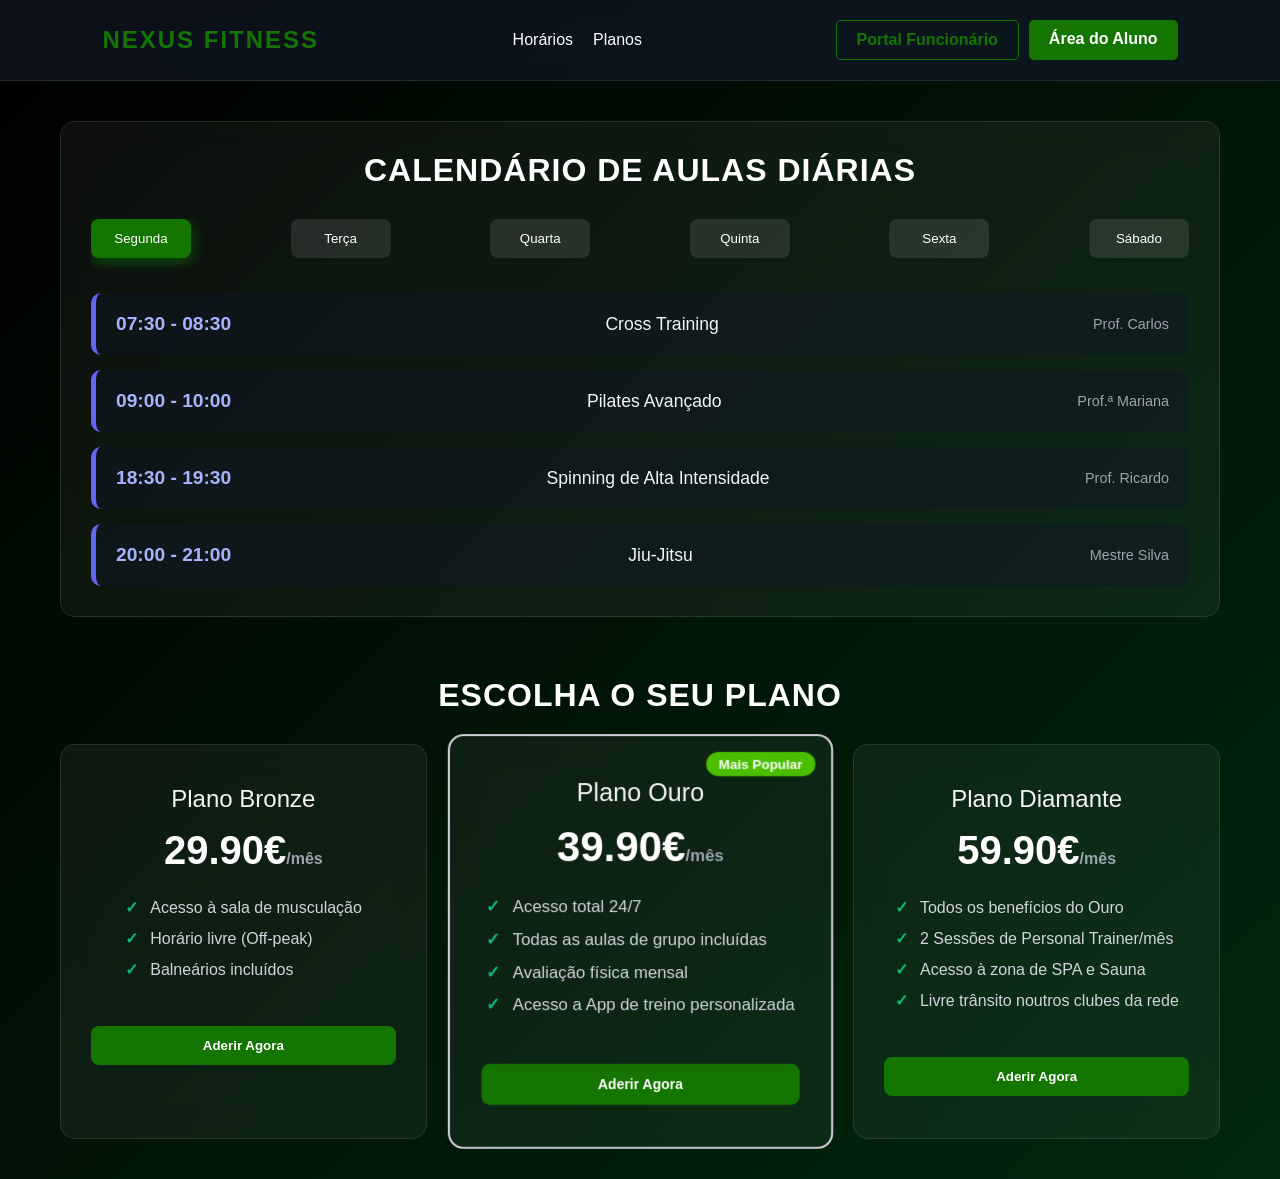
==== index.html @ c3d07121 "Add files via upload" ====
<!DOCTYPE html>
<html lang="pt-PT">
<head>
    <meta charset="UTF-8">
    <meta name="viewport" content="width=device-width, initial-scale=1.0">
    <title>Nexus Fitness | A Tua Academia</title>
    <link rel="stylesheet" href="style.css">
</head>
<body>

    <!-- Barra de Navegação Superior -->
    <header>
        <div class="logo">Nexus Fitness</div>
        <ul class="nav-links">
            <li><a href="#calendario">Horários</a></li>
            <li><a href="#planos">Planos</a></li>
        </ul>
        
        <!-- Esta área será controlada dinamicamente pelo JavaScript -->
        <div id="auth-area" class="auth-buttons">
            <!-- Botões padrão (aparecem se deslogado) -->
            <a href="login.html?role=funcionario" class="btn-portal btn-func">Portal Funcionário</a>
            <a href="login.html?role=aluno" class="btn-portal btn-aluno">Área do Aluno</a>
        </div>
    </header>

    <div class="container">
        
        <!-- Secção do Calendário Semanal/Diário -->
        <section id="calendario" class="calendar-section">
            <h2>Calendário de Aulas Diárias</h2>
            <div class="days-nav">
                <button class="day-btn active" onclick="changeDay('segunda', this)">Segunda</button>
                <button class="day-btn" onclick="changeDay('terca', this)">Terça</button>
                <button class="day-btn" onclick="changeDay('quarta', this)">Quarta</button>
                <button class="day-btn" onclick="changeDay('quinta', this)">Quinta</button>
                <button class="day-btn" onclick="changeDay('sexta', this)">Sexta</button>
                <button class="day-btn" onclick="changeDay('sabado', this)">Sábado</button>
            </div>

            <div id="schedule-container" class="schedule-list">
                <!-- Os horários serão inseridos aqui dinamicamente via JS -->
            </div>
        </section>

        <!-- Secção de Planos de Subscrição -->
        <section id="planos">
            <h2>Escolha o Seu Plano</h2>
            <div class="plans-grid">
                
                <!-- Plano Bronze -->
                <div class="plan-card">
                    <div class="plan-name">Plano Bronze</div>
                    <div class="plan-price">29.90€<span>/mês</span></div>
                    <ul class="plan-features">
                        <li>Acesso à sala de musculação</li>
                        <li>Horário livre (Off-peak)</li>
                        <li>Balneários incluídos</li>
                    </ul>
                    <a href="login.html?role=aluno" class="btn-subscribe-link">
                        <button class="btn-subscribe">Aderir Agora</button>
                    </a>
                </div>

                <!-- Plano Ouro (Destaque) -->
                <div class="plan-card featured">
                    <div class="plan-badge">Mais Popular</div>
                    <div class="plan-name">Plano Ouro</div>
                    <div class="plan-price">39.90€<span>/mês</span></div>
                    <ul class="plan-features">
                        <li>Acesso total 24/7</li>
                        <li>Todas as aulas de grupo incluídas</li>
                        <li>Avaliação física mensal</li>
                        <li>Acesso a App de treino personalizada</li>
                    </ul>
                    <a href="login.html?role=aluno" class="btn-subscribe-link">
                        <button class="btn-subscribe">Aderir Agora</button>
                    </a>
                </div>

                <!-- Plano Diamante -->
                <div class="plan-card">
                    <div class="plan-name">Plano Diamante</div>
                    <div class="plan-price">59.90€<span>/mês</span></div>
                    <ul class="plan-features">
                        <li>Todos os benefícios do Ouro</li>
                        <li>2 Sessões de Personal Trainer/mês</li>
                        <li>Acesso à zona de SPA e Sauna</li>
                        <li>Livre trânsito noutros clubes da rede</li>
                    </ul>
                    <a href="login.html?role=aluno" class="btn-subscribe-link">
                        <button class="btn-subscribe">Aderir Agora</button>
                    </a>
                </div>

            </div>
        </section>
    </div>

    <script src="script.js"></script>
</body>
</html>
---- style.css ----
/* ==========================================
   ESTILOS GLOBAIS E FUNDO ANIMADO
   ========================================== */
   * {
    margin: 0;
    padding: 0;
    box-sizing: border-box;
    font-family: 'Segoe UI', Tahoma, Geneva, Verdana, sans-serif;
}

body {
    background: linear-gradient(135deg, #000000, #025019, #0a9205);
    background-size: 400% 400%;
    animation: gradientBg 15s ease infinite;
    color: #f3f4f6;
    min-height: 100vh;
    overflow-x: hidden;
    position: relative;
}

@keyframes gradientBg {
    0% { background-position: 0% 50%; }
    50% { background-position: 100% 50%; }
    100% { background-position: 0% 50%; }
}

/* ==========================================
   NAVEGAÇÃO (HEADER)
   ========================================== */
header {
    display: flex;
    justify-content: space-between;
    align-items: center;
    padding: 20px 8%;
    background: rgba(17, 24, 39, 0.7);
    backdrop-filter: blur(10px);
    position: sticky;
    top: 0;
    z-index: 1000;
    border-bottom: 1px solid rgba(255, 255, 255, 0.1);
}

.logo {
    font-size: 24px;
    font-weight: bold;
    color: #147500;
    text-transform: uppercase;
    letter-spacing: 2px;
}

.nav-links {
    list-style: none;
    display: flex;
    gap: 20px;
}

.nav-links a {
    color: #ffffff;
    text-decoration: none;
    font-weight: 500;
    transition: color 0.3s;
}

.nav-links a:hover {
    color: #147500;
}

/* Área de Acesso (Login no Header) */
.auth-buttons {
    display: flex;
    gap: 10px;
}

.btn-portal {
    display: inline-block;
    padding: 10px 20px;
    border: none;
    border-radius: 5px;
    cursor: pointer;
    font-weight: bold;
    text-decoration: none;
    transition: transform 0.2s, background-color 0.3s;
}

.btn-aluno {
    background-color: #147500;
    color: white;
}

.btn-func {
    background-color: transparent;
    color: #147500;
    border: 1px solid #147500;
}

.btn-portal:hover {
    transform: translateY(-2px);
    filter: brightness(1.2);
}

/* ==========================================
   ELEMENTOS DO CONTEÚDO PRINCIPAL
   ========================================== */
.container {
    max-width: 1200px;
    margin: 40px auto;
    padding: 0 20px;
}

h2 {
    text-align: center;
    margin-bottom: 30px;
    font-size: 2rem;
    color: #fff;
    text-transform: uppercase;
    letter-spacing: 1px;
}

/* ==========================================
   SECCÃO DO CALENDÁRIO INTERATIVO
   ========================================== */
.calendar-section {
    background: rgba(255, 255, 255, 0.05);
    backdrop-filter: blur(16px);
    border-radius: 15px;
    padding: 30px;
    border: 1px solid rgba(255, 255, 255, 0.1);
    margin-bottom: 60px;
}

.days-nav {
    display: flex;
    justify-content: space-between;
    margin-bottom: 25px;
    overflow-x: auto;
    gap: 10px;
    padding-bottom: 10px;
}

.day-btn {
    background: rgba(255, 255, 255, 0.1);
    border: none;
    color: white;
    padding: 12px 20px;
    border-radius: 8px;
    cursor: pointer;
    min-width: 100px;
    text-align: center;
    transition: all 0.3s;
}

.day-btn.active, .day-btn:hover {
    background: #147500;
    box-shadow: 0 4px 15px rgba(11, 179, 6, 0.4);
}

.schedule-list {
    display: flex;
    flex-direction: column;
    gap: 15px;
}

.schedule-item {
    display: flex;
    justify-content: space-between;
    align-items: center;
    background: rgba(17, 24, 39, 0.5);
    padding: 20px;
    border-radius: 10px;
    border-left: 5px solid #6366f1;
    transition: transform 0.2s;
}

.schedule-item:hover {
    transform: scale(1.01);
}

.time {
    font-size: 1.2rem;
    font-weight: bold;
    color: #a5b4fc;
}

.activity {
    font-size: 1.1rem;
    font-weight: 500;
}

.coach {
    font-size: 0.9rem;
    color: #9ca3af;
}

/* ==========================================
   SECÇÃO DE PLANOS
   ========================================== */
.plans-grid {
    display: grid;
    grid-template-columns: repeat(auto-fit, minmax(280px, 1fr));
    gap: 30px;
}

.plan-card {
    background: rgba(255, 255, 255, 0.05);
    backdrop-filter: blur(16px);
    border-radius: 15px;
    padding: 40px 30px;
    text-align: center;
    border: 1px solid rgba(255, 255, 255, 0.1);
    position: relative;
    transition: transform 0.3s, box-shadow 0.3s;
}

.plan-card.featured {
    border: 2px solid #cfcfd8;
    transform: scale(1.05);
}

.plan-card:hover {
    transform: translateY(-10px);
    box-shadow: 0 10px 30px rgba(99, 102, 241, 0.2);
}

.plan-badge {
    position: absolute;
    top: 15px;
    right: 15px;
    background: #4cbe00;
    color: white;
    padding: 4px 12px;
    border-radius: 20px;
    font-size: 0.8rem;
    font-weight: bold;
}

.plan-name {
    font-size: 1.5rem;
    margin-bottom: 15px;
}

.plan-price {
    font-size: 2.5rem;
    font-weight: bold;
    color: #ffffff;
    margin-bottom: 25px;
}

.plan-price span {
    font-size: 1rem;
    color: #9ca3af;
}

.plan-features {
    list-style: none;
    margin-bottom: 35px;
    text-align: left;
    display: inline-block;
}

.plan-features li {
    margin-bottom: 12px;
    color: #d1d5db;
}

.plan-features li::before {
    content: "✓ ";
    color: #10b981;
    font-weight: bold;
    margin-right: 8px;
}

.btn-subscribe-link {
    text-decoration: none;
    display: block;
    width: 100%;
}

.btn-subscribe {
    width: 100%;
    padding: 12px;
    background: #147500;
    border: none;
    border-radius: 8px;
    color: white;
    font-weight: bold;
    cursor: pointer;
    transition: background 0.3s;
}

.btn-subscribe:hover {
    background: #003503;
}

/* ==========================================
   INTERFACES DA ECRÃ DE LOGIN
   ========================================== */
.btn-back {
    position: absolute;
    top: 20px;
    left: 20px;
    color: #a5b4fc;
    text-decoration: none;
    font-size: 0.9rem;
    transition: color 0.3s;
    z-index: 100;
}

.btn-back:hover {
    color: #6366f1;
}

.login-container {
    background: rgba(255, 255, 255, 0.03);
    backdrop-filter: blur(20px);
    border: 1px solid rgba(255, 255, 255, 0.1);
    padding: 40px;
    border-radius: 20px;
    width: 90%;
    max-width: 450px;
    margin: 80px auto; /* Centraliza a caixa quando usada na mesma folha */
    box-shadow: 0 20px 50px rgba(0, 0, 0, 0.3);
}

.login-header {
    text-align: center;
    margin-bottom: 30px;
}

.login-header p {
    color: #9ca3af;
    font-size: 0.9rem;
}

.role-selector {
    display: flex;
    gap: 15px;
    margin-bottom: 30px;
}

.role-btn {
    flex: 1;
    padding: 12px;
    background: rgba(255, 255, 255, 0.05);
    border: 1px solid rgba(255, 255, 255, 0.1);
    border-radius: 10px;
    color: #9ca3af;
    cursor: pointer;
    font-weight: 600;
    display: flex;
    align-items: center;
    justify-content: center;
    gap: 8px;
    transition: all 0.3s ease;
}

.role-btn:hover {
    background: rgba(255, 255, 255, 0.1);
    color: #fff;
}

.role-btn.active {
    background: #6366f1;
    color: white;
    border-color: #6366f1;
    box-shadow: 0 4px 15px rgba(99, 102, 241, 0.3);
}

.input-group {
    display: flex;
    flex-direction: column;
    gap: 8px;
    margin-bottom: 20px;
}

.input-group label {
    font-size: 0.85rem;
    color: #cbd5e1;
    font-weight: 500;
    text-align: left;
}

.input-group input {
    padding: 14px;
    background: rgba(17, 24, 39, 0.6);
    border: 1px solid rgba(255, 255, 255, 0.1);
    border-radius: 8px;
    color: white;
    font-size: 1rem;
    transition: border-color 0.3s;
}

.input-group input:focus {
    outline: none;
    border-color: #6366f1;
}

.btn-submit {
    width: 100%;
    padding: 14px;
    background: #147500;
    color: white;
    border: none;
    border-radius: 8px;
    font-size: 1rem;
    font-weight: bold;
    cursor: pointer;
    transition: background 0.3s, transform 0.1s;
    margin-top: 10px;
}

.btn-submit:hover { background: #075800; }
.btn-submit:active { transform: scale(0.98); }

.feedback {
    margin-top: 20px;
    padding: 12px;
    border-radius: 8px;
    text-align: center;
    font-weight: 500;
    font-size: 0.9rem;
    background: rgba(16, 185, 129, 0.2);
    border: 1px solid #10b981;
    color: #34d399;
}

.feedback.hidden { display: none; }

/* ==========================================
   RESPONSIVIDADE
   ========================================== */
@media (max-width: 768px) {
    header { flex-direction: column; gap: 15px; text-align: center; }
    .nav-links { margin-bottom: 15px; }
    .plan-card.featured { transform: none; }
    .plan-card.featured:hover { transform: translateY(-10px); }
}
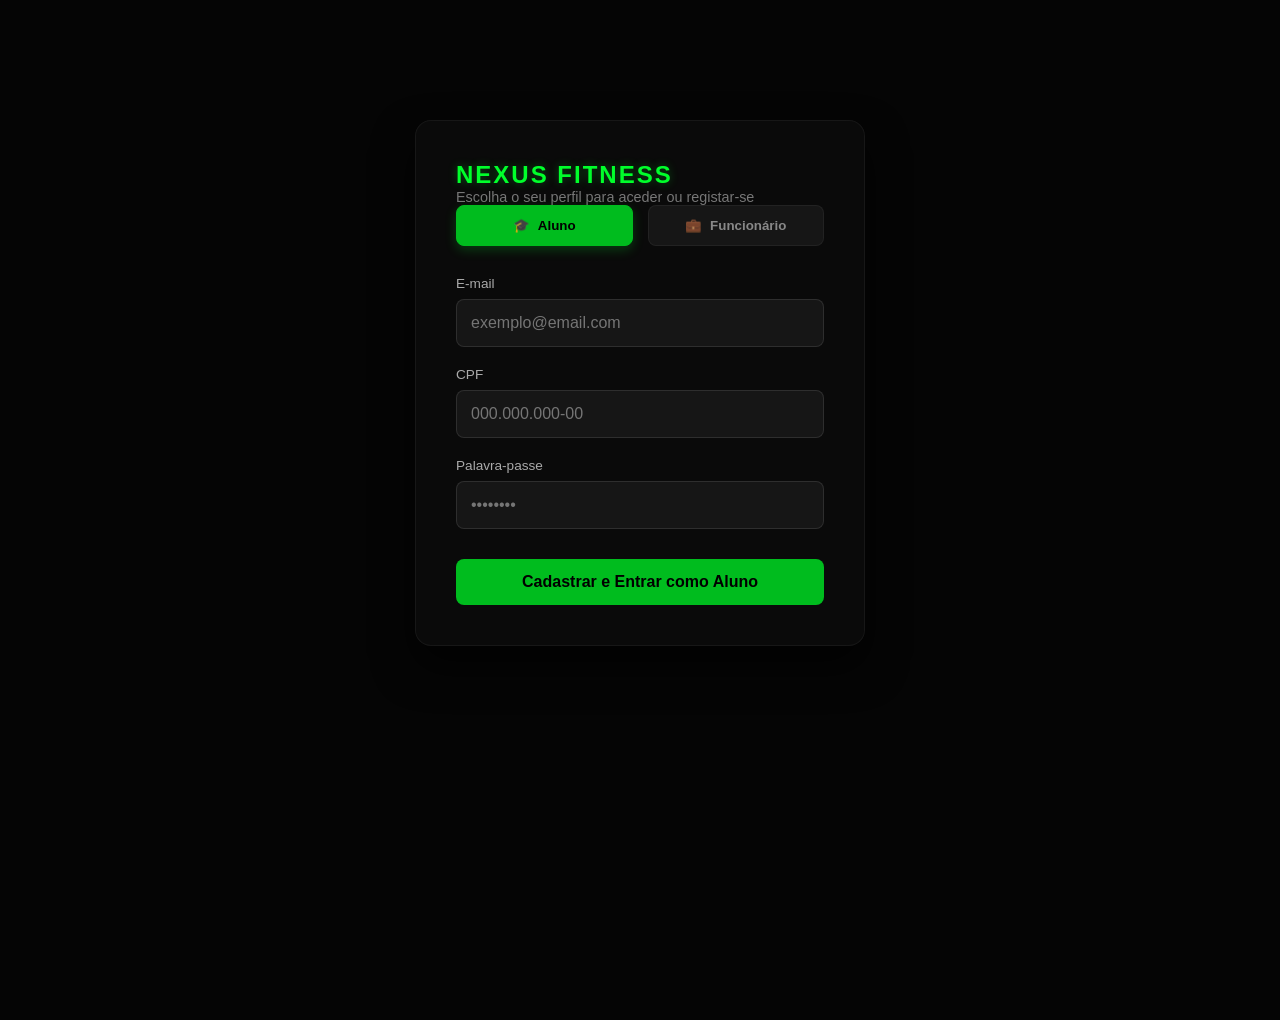
==== commit 6d428e65: "Update index.html" ====
--- a/index.html
+++ b/index.html
@@ -3,100 +3,56 @@
 <head>
     <meta charset="UTF-8">
     <meta name="viewport" content="width=device-width, initial-scale=1.0">
-    <title>Nexus Fitness | A Tua Academia</title>
+    <title>Nexus Fitness | Login e Cadastro</title>
     <link rel="stylesheet" href="style.css">
 </head>
-<body>
+<body class="login-page">
 
-    <!-- Barra de Navegação Superior -->
-    <header>
-        <div class="logo">Nexus Fitness</div>
-        <ul class="nav-links">
-            <li><a href="#calendario">Horários</a></li>
-            <li><a href="#planos">Planos</a></li>
-        </ul>
-        
-        <!-- Esta área será controlada dinamicamente pelo JavaScript -->
-        <div id="auth-area" class="auth-buttons">
-            <!-- Botões padrão (aparecem se deslogado) -->
-            <a href="login.html?role=funcionario" class="btn-portal btn-func">Portal Funcionário</a>
-            <a href="login.html?role=aluno" class="btn-portal btn-aluno">Área do Aluno</a>
+    <div class="login-container" style="margin: 120px auto;">
+        <div class="login-header">
+            <div class="logo">Nexus Fitness</div>
+            <p>Escolha o seu perfil para aceder ou registar-se</p>
         </div>
-    </header>
 
-    <div class="container">
-        
-        <!-- Secção do Calendário Semanal/Diário -->
-        <section id="calendario" class="calendar-section">
-            <h2>Calendário de Aulas Diárias</h2>
-            <div class="days-nav">
-                <button class="day-btn active" onclick="changeDay('segunda', this)">Segunda</button>
-                <button class="day-btn" onclick="changeDay('terca', this)">Terça</button>
-                <button class="day-btn" onclick="changeDay('quarta', this)">Quarta</button>
-                <button class="day-btn" onclick="changeDay('quinta', this)">Quinta</button>
-                <button class="day-btn" onclick="changeDay('sexta', this)">Sexta</button>
-                <button class="day-btn" onclick="changeDay('sabado', this)">Sábado</button>
+        <!-- Seleção de Perfil (Aluno ou Funcionário) -->
+        <div class="role-selector">
+            <button type="button" class="role-btn active" id="btn-aluno" onclick="selectRole('aluno')">
+                <span class="icon">🎓</span> Aluno
+            </button>
+            <button type="button" class="role-btn" id="btn-funcionario" onclick="selectRole('funcionario')">
+                <span class="icon">💼</span> Funcionário
+            </button>
+        </div>
+
+        <!-- Formulário de Autenticação -->
+        <form id="login-form" onsubmit="handleAuth(event)">
+            
+            <!-- Campo de E-mail -->
+            <div class="input-group">
+                <label id="email-label" for="user-email">E-mail</label>
+                <input type="email" id="user-email" required placeholder="exemplo@email.com">
             </div>
 
-            <div id="schedule-container" class="schedule-list">
-                <!-- Os horários serão inseridos aqui dinamicamente via JS -->
+            <!-- Campo de CPF -->
+            <div class="input-group">
+                <label for="user-cpf">CPF</label>
+                <input type="text" id="user-cpf" required maxlength="14" placeholder="000.000.000-00" oninput="applyCpfMask(this)">
             </div>
-        </section>
 
-        <!-- Secção de Planos de Subscrição -->
-        <section id="planos">
-            <h2>Escolha o Seu Plano</h2>
-            <div class="plans-grid">
-                
-                <!-- Plano Bronze -->
-                <div class="plan-card">
-                    <div class="plan-name">Plano Bronze</div>
-                    <div class="plan-price">29.90€<span>/mês</span></div>
-                    <ul class="plan-features">
-                        <li>Acesso à sala de musculação</li>
-                        <li>Horário livre (Off-peak)</li>
-                        <li>Balneários incluídos</li>
-                    </ul>
-                    <a href="login.html?role=aluno" class="btn-subscribe-link">
-                        <button class="btn-subscribe">Aderir Agora</button>
-                    </a>
-                </div>
+            <!-- Campo de Palavra-passe -->
+            <div class="input-group">
+                <label for="password">Palavra-passe</label>
+                <input type="password" id="password" required placeholder="••••••••">
+            </div>
 
-                <!-- Plano Ouro (Destaque) -->
-                <div class="plan-card featured">
-                    <div class="plan-badge">Mais Popular</div>
-                    <div class="plan-name">Plano Ouro</div>
-                    <div class="plan-price">39.90€<span>/mês</span></div>
-                    <ul class="plan-features">
-                        <li>Acesso total 24/7</li>
-                        <li>Todas as aulas de grupo incluídas</li>
-                        <li>Avaliação física mensal</li>
-                        <li>Acesso a App de treino personalizada</li>
-                    </ul>
-                    <a href="login.html?role=aluno" class="btn-subscribe-link">
-                        <button class="btn-subscribe">Aderir Agora</button>
-                    </a>
-                </div>
+            <!-- Botão de submissão -->
+            <button type="submit" class="btn-submit" id="btn-submit-text">Cadastrar e Entrar como Aluno</button>
+        </form>
 
-                <!-- Plano Diamante -->
-                <div class="plan-card">
-                    <div class="plan-name">Plano Diamante</div>
-                    <div class="plan-price">59.90€<span>/mês</span></div>
-                    <ul class="plan-features">
-                        <li>Todos os benefícios do Ouro</li>
-                        <li>2 Sessões de Personal Trainer/mês</li>
-                        <li>Acesso à zona de SPA e Sauna</li>
-                        <li>Livre trânsito noutros clubes da rede</li>
-                    </ul>
-                    <a href="login.html?role=aluno" class="btn-subscribe-link">
-                        <button class="btn-subscribe">Aderir Agora</button>
-                    </a>
-                </div>
-
-            </div>
-        </section>
+        <!-- Mensagem de feedback de sucesso -->
+        <div id="feedback-message" class="feedback hidden"></div>
     </div>
 
     <script src="script.js"></script>
 </body>
-</html>+</html>
--- a/style.css
+++ b/style.css
@@ -1,5 +1,5 @@
 /* ==========================================
-   ESTILOS GLOBAIS E FUNDO ANIMADO
+   ESTILOS GLOBAIS E FUNDO PADRÃO DA PRINCIPAL (HOME)
    ========================================== */
    * {
     margin: 0;
@@ -9,19 +9,37 @@
 }
 
 body {
-    background: linear-gradient(135deg, #000000, #025019, #0a9205);
-    background-size: 400% 400%;
-    animation: gradientBg 15s ease infinite;
+    background-color: #050505;
+    background-image: 
+        radial-gradient(at 0% 0%, rgba(0, 255, 43, 0.05) 0px, transparent 50%),
+        radial-gradient(at 100% 100%, rgba(0, 188, 30, 0.03) 0px, transparent 50%);
     color: #f3f4f6;
     min-height: 100vh;
     overflow-x: hidden;
-    position: relative;
-}
-
-@keyframes gradientBg {
-    0% { background-position: 0% 50%; }
-    50% { background-position: 100% 50%; }
-    100% { background-position: 0% 50%; }
+}
+
+/* ==========================================
+   FUNDO EXCLUSIVO DA TELA DE LOGIN (INDEX)
+   ========================================== */
+body.login-page {
+    background-color: #050505;
+    background-image: 
+        linear-gradient(rgba(5, 5, 5, 0.85), rgba(5, 5, 5, 0.85)), 
+        url('https://unsplash.com');
+    background-size: cover;
+    background-position: center;
+    background-attachment: fixed;
+    background-repeat: no-repeat;
+}
+
+.login-container, .calendar-section, .plan-card, .intro-section {
+    background: rgba(13, 13, 13, 0.75) !important;
+    backdrop-filter: blur(15px);
+    -webkit-backdrop-filter: blur(15px);
+}
+
+.hidden {
+    display: none !important;
 }
 
 /* ==========================================
@@ -32,74 +50,75 @@
     justify-content: space-between;
     align-items: center;
     padding: 20px 8%;
-    background: rgba(17, 24, 39, 0.7);
-    backdrop-filter: blur(10px);
+    background: rgba(10, 10, 10, 0.85);
+    backdrop-filter: blur(12px);
     position: sticky;
     top: 0;
     z-index: 1000;
-    border-bottom: 1px solid rgba(255, 255, 255, 0.1);
+    border-bottom: 1px solid rgba(0, 255, 43, 0.15);
 }
 
 .logo {
     font-size: 24px;
-    font-weight: bold;
-    color: #147500;
+    font-weight: 900;
+    color: #00ff2b;
     text-transform: uppercase;
     letter-spacing: 2px;
+    text-shadow: 0 0 10px rgba(0, 255, 43, 0.3);
 }
 
 .nav-links {
     list-style: none;
     display: flex;
-    gap: 20px;
+    gap: 25px;
 }
 
 .nav-links a {
-    color: #ffffff;
+    color: #cccccc;
     text-decoration: none;
     font-weight: 500;
     transition: color 0.3s;
 }
 
 .nav-links a:hover {
-    color: #147500;
-}
-
-/* Área de Acesso (Login no Header) */
+    color: #00ff2b;
+}
+
 .auth-buttons {
     display: flex;
-    gap: 10px;
+    gap: 12px;
 }
 
 .btn-portal {
     display: inline-block;
     padding: 10px 20px;
     border: none;
-    border-radius: 5px;
+    border-radius: 6px;
     cursor: pointer;
     font-weight: bold;
     text-decoration: none;
-    transition: transform 0.2s, background-color 0.3s;
+    transition: all 0.3s ease;
 }
 
 .btn-aluno {
-    background-color: #147500;
-    color: white;
+    background-color: #00bc1e;
+    color: #000;
 }
 
 .btn-func {
     background-color: transparent;
-    color: #147500;
-    border: 1px solid #147500;
+    color: #00ff2b;
+    border: 1px solid #00bc1e;
 }
 
 .btn-portal:hover {
     transform: translateY(-2px);
+    box-shadow: 0 4px 12px rgba(0, 255, 43, 0.2);
     filter: brightness(1.2);
 }
 
 /* ==========================================
-   ELEMENTOS DO CONTEÚDO PRINCIPAL
+   CONTEÚDO PRINCIPAL
    ========================================== */
 .container {
     max-width: 1200px;
@@ -110,22 +129,21 @@
 h2 {
     text-align: center;
     margin-bottom: 30px;
-    font-size: 2rem;
+    font-size: 1.8rem;
     color: #fff;
     text-transform: uppercase;
     letter-spacing: 1px;
 }
 
 /* ==========================================
-   SECCÃO DO CALENDÁRIO INTERATIVO
+   CALENDÁRIO INTERATIVO E PAINEL ADM
    ========================================== */
 .calendar-section {
-    background: rgba(255, 255, 255, 0.05);
-    backdrop-filter: blur(16px);
-    border-radius: 15px;
+    border-radius: 12px;
     padding: 30px;
-    border: 1px solid rgba(255, 255, 255, 0.1);
+    border: 1px solid rgba(255, 255, 255, 0.05);
     margin-bottom: 60px;
+    box-shadow: 0 10px 30px rgba(0,0,0,0.5);
 }
 
 .days-nav {
@@ -134,24 +152,27 @@
     margin-bottom: 25px;
     overflow-x: auto;
     gap: 10px;
-    padding-bottom: 10px;
+    padding-bottom: 8px;
 }
 
 .day-btn {
-    background: rgba(255, 255, 255, 0.1);
-    border: none;
-    color: white;
+    background: #161616;
+    border: 1px solid rgba(255,255,255,0.05);
+    color: #9ca3af;
     padding: 12px 20px;
-    border-radius: 8px;
+    border-radius: 6px;
     cursor: pointer;
     min-width: 100px;
     text-align: center;
     transition: all 0.3s;
+    font-weight: 600;
 }
 
 .day-btn.active, .day-btn:hover {
-    background: #147500;
-    box-shadow: 0 4px 15px rgba(11, 179, 6, 0.4);
+    background: #00bc1e;
+    color: #000;
+    border-color: #00bc1e;
+    box-shadow: 0 0 15px rgba(0, 255, 43, 0.3);
 }
 
 .schedule-list {
@@ -164,31 +185,78 @@
     display: flex;
     justify-content: space-between;
     align-items: center;
-    background: rgba(17, 24, 39, 0.5);
+    background: #121212;
     padding: 20px;
-    border-radius: 10px;
-    border-left: 5px solid #6366f1;
-    transition: transform 0.2s;
-}
-
-.schedule-item:hover {
-    transform: scale(1.01);
+    border-radius: 8px;
+    border-left: 5px solid #00bc1e;
+    border-top: 1px solid rgba(255,255,255,0.02);
+    box-shadow: 0 4px 6px rgba(0,0,0,0.2);
 }
 
 .time {
-    font-size: 1.2rem;
-    font-weight: bold;
-    color: #a5b4fc;
+    font-size: 1.1rem;
+    font-weight: bold;
+    color: #00ff2b;
 }
 
 .activity {
     font-size: 1.1rem;
     font-weight: 500;
+    color: #fff;
 }
 
 .coach {
     font-size: 0.9rem;
-    color: #9ca3af;
+    color: #888;
+}
+
+.btn-delete {
+    background: transparent;
+    border: 1px solid #ef4444;
+    color: #ef4444;
+    padding: 6px 12px;
+    border-radius: 4px;
+    cursor: pointer;
+    font-weight: bold;
+    transition: all 0.2s;
+}
+
+.btn-delete:hover {
+    background: #ef4444;
+    color: white;
+}
+
+/* Formulário do Funcionário */
+.admin-form {
+    display: flex;
+    flex-direction: column;
+    gap: 15px;
+    margin-bottom: 20px;
+}
+
+.form-row {
+    display: flex;
+    gap: 20px;
+    flex-wrap: wrap;
+}
+
+.form-row .input-group {
+    flex: 1;
+    min-width: 200px;
+}
+
+select {
+    padding: 14px;
+    background: #161616;
+    border: 1px solid rgba(255, 255, 255, 0.1);
+    border-radius: 8px;
+    color: white;
+    font-size: 1rem;
+}
+
+select:focus {
+    outline: none;
+    border-color: #00ff2b;
 }
 
 /* ==========================================
@@ -201,32 +269,31 @@
 }
 
 .plan-card {
-    background: rgba(255, 255, 255, 0.05);
-    backdrop-filter: blur(16px);
-    border-radius: 15px;
+    border-radius: 12px;
     padding: 40px 30px;
     text-align: center;
-    border: 1px solid rgba(255, 255, 255, 0.1);
+    border: 1px solid rgba(255, 255, 255, 0.05);
     position: relative;
-    transition: transform 0.3s, box-shadow 0.3s;
+    transition: all 0.3s ease;
 }
 
 .plan-card.featured {
-    border: 2px solid #cfcfd8;
-    transform: scale(1.05);
+    border: 2px solid #00bc1e;
+    box-shadow: 0 0 20px rgba(0, 255, 43, 0.1);
 }
 
 .plan-card:hover {
-    transform: translateY(-10px);
-    box-shadow: 0 10px 30px rgba(99, 102, 241, 0.2);
+    transform: translateY(-8px);
+    border-color: #00ff2b;
+    box-shadow: 0 10px 25px rgba(0, 255, 43, 0.15);
 }
 
 .plan-badge {
     position: absolute;
     top: 15px;
     right: 15px;
-    background: #4cbe00;
-    color: white;
+    background: #00bc1e;
+    color: #000;
     padding: 4px 12px;
     border-radius: 20px;
     font-size: 0.8rem;
@@ -234,12 +301,13 @@
 }
 
 .plan-name {
-    font-size: 1.5rem;
+    font-size: 1.4rem;
+    font-weight: bold;
     margin-bottom: 15px;
 }
 
 .plan-price {
-    font-size: 2.5rem;
+    font-size: 2.3rem;
     font-weight: bold;
     color: #ffffff;
     margin-bottom: 25px;
@@ -247,7 +315,7 @@
 
 .plan-price span {
     font-size: 1rem;
-    color: #9ca3af;
+    color: #777;
 }
 
 .plan-features {
@@ -259,75 +327,47 @@
 
 .plan-features li {
     margin-bottom: 12px;
-    color: #d1d5db;
+    color: #bbb;
 }
 
 .plan-features li::before {
     content: "✓ ";
-    color: #10b981;
+    color: #00ff2b;
     font-weight: bold;
     margin-right: 8px;
-}
-
-.btn-subscribe-link {
-    text-decoration: none;
-    display: block;
-    width: 100%;
 }
 
 .btn-subscribe {
     width: 100%;
     padding: 12px;
-    background: #147500;
+    background: #00bc1e;
     border: none;
-    border-radius: 8px;
-    color: white;
+    border-radius: 6px;
+    color: #000;
     font-weight: bold;
     cursor: pointer;
     transition: background 0.3s;
 }
 
 .btn-subscribe:hover {
-    background: #003503;
-}
-
-/* ==========================================
-   INTERFACES DA ECRÃ DE LOGIN
-   ========================================== */
-.btn-back {
-    position: absolute;
-    top: 20px;
-    left: 20px;
-    color: #a5b4fc;
-    text-decoration: none;
-    font-size: 0.9rem;
-    transition: color 0.3s;
-    z-index: 100;
-}
-
-.btn-back:hover {
-    color: #6366f1;
-}
-
+    background: #00ff2b;
+}
+
+/* ==========================================
+   INTERFACES DA TELA DE LOGIN
+   ========================================== */
 .login-container {
-    background: rgba(255, 255, 255, 0.03);
-    backdrop-filter: blur(20px);
-    border: 1px solid rgba(255, 255, 255, 0.1);
+    border: 1px solid rgba(255, 255, 255, 0.05);
     padding: 40px;
-    border-radius: 20px;
+    border-radius: 16px;
     width: 90%;
     max-width: 450px;
-    margin: 80px auto; /* Centraliza a caixa quando usada na mesma folha */
-    box-shadow: 0 20px 50px rgba(0, 0, 0, 0.3);
-}
-
-.login-header {
-    text-align: center;
-    margin-bottom: 30px;
+    margin: 80px auto;
+    box-shadow: 0 20px 40px rgba(0, 0, 0, 0.7);
 }
 
 .login-header p {
-    color: #9ca3af;
+    color: #777;
     font-size: 0.9rem;
 }
 
@@ -340,29 +380,29 @@
 .role-btn {
     flex: 1;
     padding: 12px;
-    background: rgba(255, 255, 255, 0.05);
-    border: 1px solid rgba(255, 255, 255, 0.1);
-    border-radius: 10px;
-    color: #9ca3af;
+    background: #161616;
+    border: 1px solid rgba(255, 255, 255, 0.05);
+    border-radius: 8px;
+    color: #888;
     cursor: pointer;
     font-weight: 600;
     display: flex;
     align-items: center;
     justify-content: center;
     gap: 8px;
-    transition: all 0.3s ease;
+    transition: all 0.3s;
 }
 
 .role-btn:hover {
-    background: rgba(255, 255, 255, 0.1);
+    background: #222;
     color: #fff;
 }
 
 .role-btn.active {
-    background: #6366f1;
-    color: white;
-    border-color: #6366f1;
-    box-shadow: 0 4px 15px rgba(99, 102, 241, 0.3);
+    background: #00bc1e;
+    color: #000;
+    border-color: #00bc1e;
+    box-shadow: 0 4px 12px rgba(0, 255, 43, 0.2);
 }
 
 .input-group {
@@ -374,14 +414,13 @@
 
 .input-group label {
     font-size: 0.85rem;
-    color: #cbd5e1;
+    color: #aaa;
     font-weight: 500;
-    text-align: left;
 }
 
 .input-group input {
     padding: 14px;
-    background: rgba(17, 24, 39, 0.6);
+    background: #161616;
     border: 1px solid rgba(255, 255, 255, 0.1);
     border-radius: 8px;
     color: white;
@@ -391,25 +430,28 @@
 
 .input-group input:focus {
     outline: none;
-    border-color: #6366f1;
+    border-color: #00ff2b;
+    box-shadow: 0 0 8px rgba(0, 255, 43, 0.2);
 }
 
 .btn-submit {
     width: 100%;
     padding: 14px;
-    background: #147500;
-    color: white;
+    background: #00bc1e;
+    color: #000;
     border: none;
     border-radius: 8px;
     font-size: 1rem;
     font-weight: bold;
     cursor: pointer;
-    transition: background 0.3s, transform 0.1s;
+    transition: all 0.2s;
     margin-top: 10px;
 }
 
-.btn-submit:hover { background: #075800; }
-.btn-submit:active { transform: scale(0.98); }
+.btn-submit:hover { 
+    background: #00ff2b;
+    box-shadow: 0 0 15px rgba(0, 255, 43, 0.4);
+}
 
 .feedback {
     margin-top: 20px;
@@ -418,19 +460,46 @@
     text-align: center;
     font-weight: 500;
     font-size: 0.9rem;
-    background: rgba(16, 185, 129, 0.2);
-    border: 1px solid #10b981;
-    color: #34d399;
-}
-
-.feedback.hidden { display: none; }
-
-/* ==========================================
-   RESPONSIVIDADE
-   ========================================== */
-@media (max-width: 768px) {
-    header { flex-direction: column; gap: 15px; text-align: center; }
-    .nav-links { margin-bottom: 15px; }
-    .plan-card.featured { transform: none; }
-    .plan-card.featured:hover { transform: translateY(-10px); }
-}+    background: rgba(0, 255, 43, 0.1);
+    border: 1px solid #00bc1e;
+    color: #fff;
+}
+
+/* ==========================================
+   APRESENTAÇÃO E GALERIA IMAGENS
+   ========================================== */
+.intro-section {
+    border-radius: 12px;
+    padding: 40px 30px;
+    border: 1px solid rgba(255, 255, 255, 0.05);
+    margin-bottom: 50px;
+    box-shadow: 0 10px 30px rgba(0, 0, 0, 0.5);
+    text-align: center;
+}
+
+.intro-text h1 {
+    font-size: 2.2rem;
+    color: #fff;
+    text-transform: uppercase;
+    letter-spacing: 1px;
+    margin-bottom: 15px;
+}
+
+.intro-text p {
+    color: #bbb;
+    font-size: 1.05rem;
+    line-height: 1.6;
+    max-width: 850px;
+    margin: 0 auto 35px auto;
+}
+
+.gym-gallery-grid {
+    display: grid;
+    grid-template-columns: repeat(auto-fit, minmax(240px, 1fr));
+    gap: 20px;
+}
+
+.gallery-card {
+    background: #121212;
+    border-radius: 8px;
+}
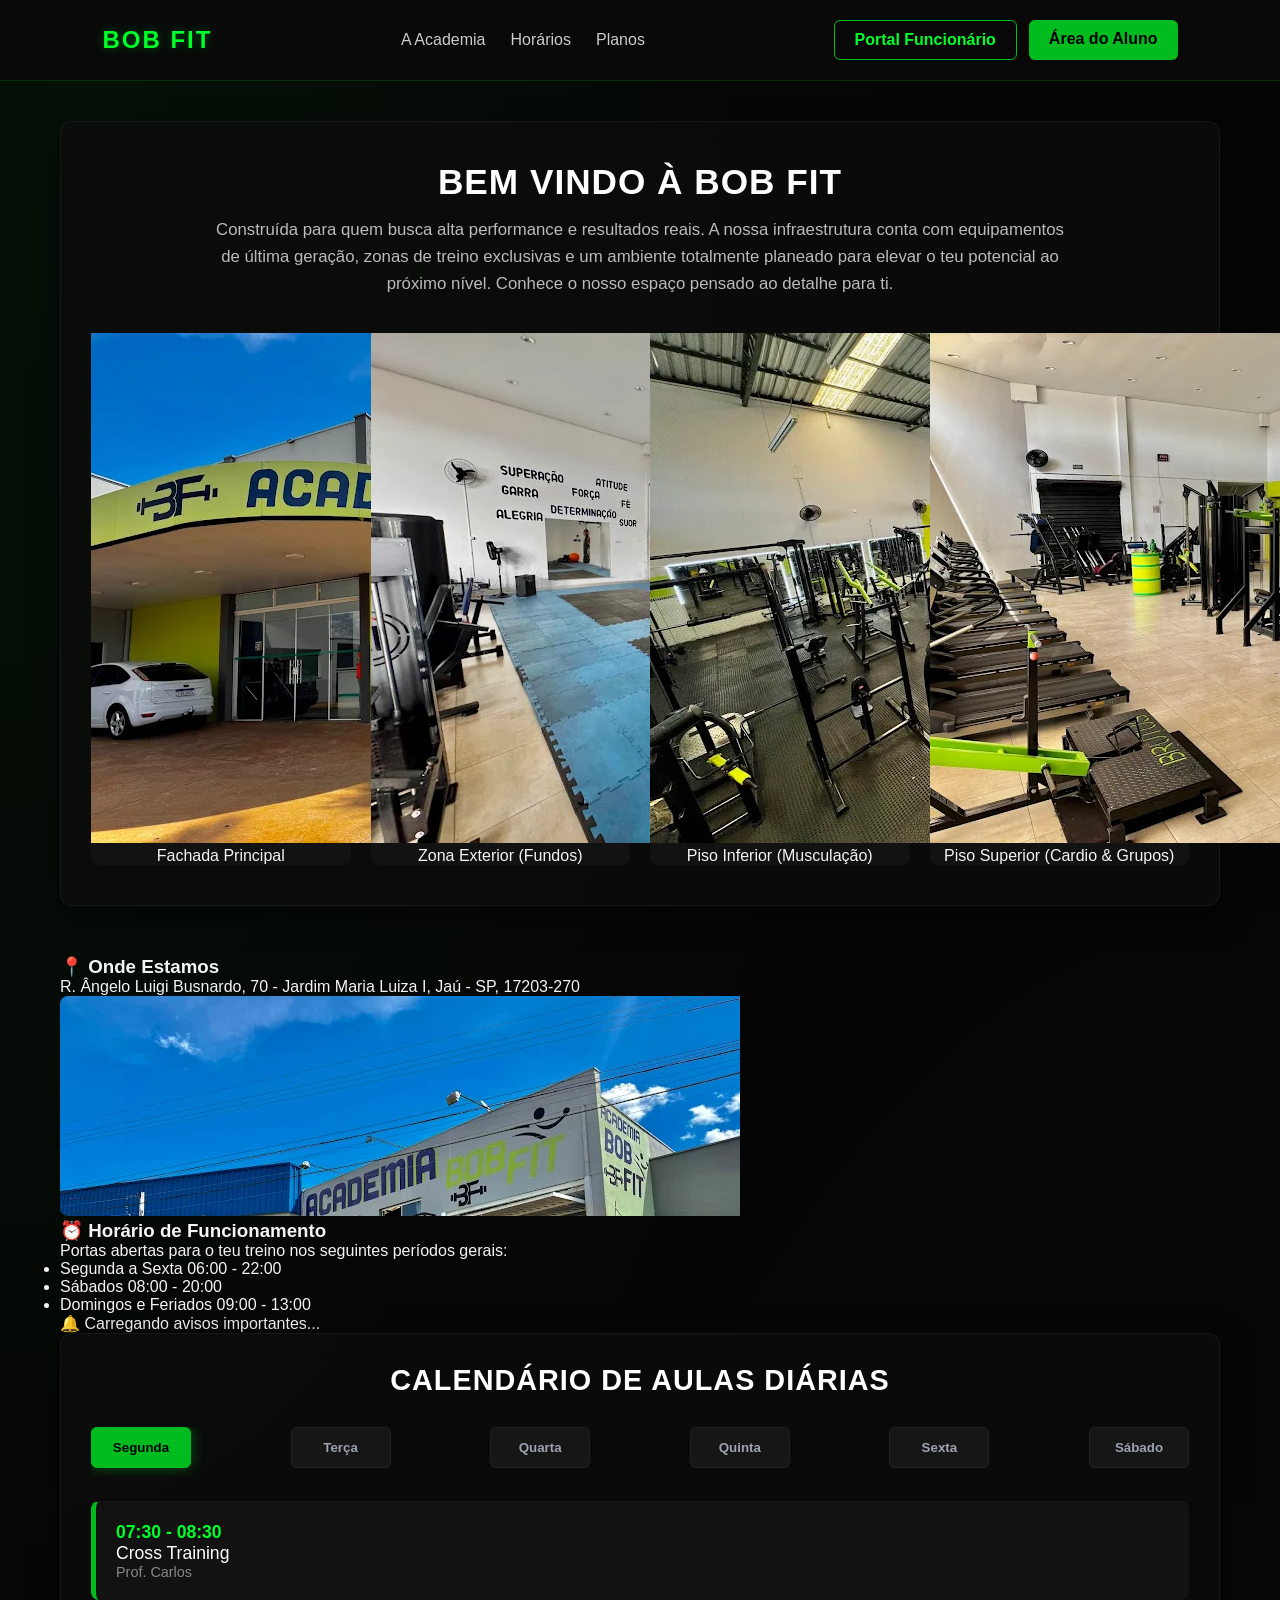
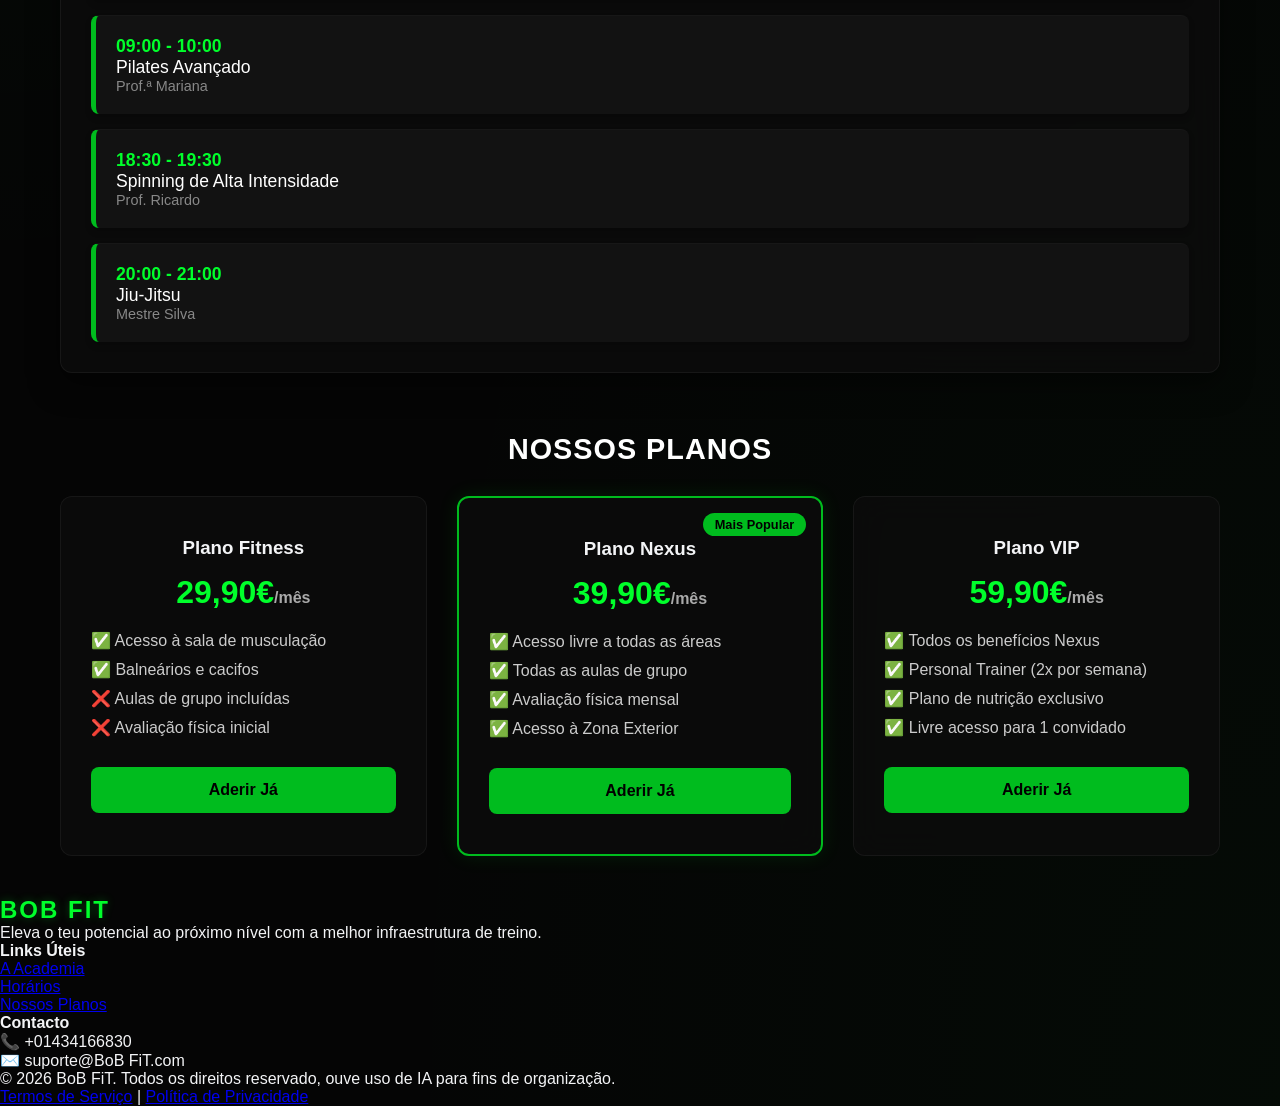
==== commit b8bc2d74: "Update index.html" ====
--- a/index.html
+++ b/index.html
@@ -3,56 +3,243 @@
 <head>
     <meta charset="UTF-8">
     <meta name="viewport" content="width=device-width, initial-scale=1.0">
-    <title>Nexus Fitness | Login e Cadastro</title>
+    <title>BoB Fit | A Tua Academia</title>
     <link rel="stylesheet" href="style.css">
 </head>
-<body class="login-page">
-
-    <div class="login-container" style="margin: 120px auto;">
-        <div class="login-header">
-            <div class="logo">Nexus Fitness</div>
-            <p>Escolha o seu perfil para aceder ou registar-se</p>
+<body>
+
+    <!-- Barra de Navegação Superior -->
+    <header>
+        <div class="logo">BoB Fit</div>
+        <ul class="nav-links">
+            <li><a href="#apresentacao">A Academia</a></li>
+            <li><a href="#calendario">Horários</a></li>
+            <li><a href="#planos">Planos</a></li>
+        </ul>
+        
+        <div id="auth-area" class="auth-buttons">
+            <a href="login.html" class="btn-portal btn-func">Portal Funcionário</a>
+            <a href="login.html" class="btn-portal btn-aluno">Área do Aluno</a>
         </div>
-
-        <!-- Seleção de Perfil (Aluno ou Funcionário) -->
-        <div class="role-selector">
-            <button type="button" class="role-btn active" id="btn-aluno" onclick="selectRole('aluno')">
-                <span class="icon">🎓</span> Aluno
-            </button>
-            <button type="button" class="role-btn" id="btn-funcionario" onclick="selectRole('funcionario')">
-                <span class="icon">💼</span> Funcionário
-            </button>
+    </header>
+
+    <div class="container">
+
+        <!-- Apresentação da Academia com 4 Imagens Estruturais -->
+        <section id="apresentacao" class="intro-section">
+            <div class="intro-text">
+                <h1>Bem vindo à BoB Fit</h1>
+                <p>Construída para quem busca alta performance e resultados reais. A nossa infraestrutura conta com equipamentos de última geração, zonas de treino exclusivas e um ambiente totalmente planeado para elevar o teu potencial ao próximo nível. Conhece o nosso espaço pensado ao detalhe para ti.</p>
+            </div>
+
+            <div class="gym-gallery-grid">
+                <div class="gallery-card">
+                    <img src="img/parte da frente 2.webp" alt="Fachada Principal da Academia">
+                    <div class="card-caption">Fachada Principal</div>
+                </div>
+                <div class="gallery-card">
+                    <img src="img/parte onde é feito atividades extras.webp" alt="Zona de Atividades extras">
+                    <div class="card-caption">Zona Exterior (Fundos)</div>
+                </div>
+                <div class="gallery-card">
+                    <img src="img/dentro parte de baixo.webp" alt="Piso Inferior - Sala de Musculação">
+                    <div class="card-caption">Piso Inferior (Musculação)</div>
+                </div>
+                <div class="gallery-card">
+                    <img src="img/parte de cima da parte de musculaçao.webp" alt="Piso Superior - Cardio e Aulas de Grupo">
+                    <div class="card-caption">Piso Superior (Cardio & Grupos)</div>
+                </div>
+            </div>
+        </section>
+        
+        <!-- SECÇÃO: LOCALIZAÇÃO E HORÁRIO DE FUNCIONAMENTO -->
+        <section id="localizacao" class="info-section-gym">
+            <div class="info-grid">
+                
+                <!-- Bloco do Mapa e Endereço -->
+                <div class="info-box border-glow">
+                    <h3>📍 Onde Estamos</h3>
+                    <p class="address-text">R. Ângelo Luigi Busnardo, 70 - Jardim Maria Luiza I, Jaú - SP, 17203-270</p>
+                    <div class="map-container">
+                        <iframe 
+                             src="img/fremte-bob fit.webp" 
+                            width="100%" 
+                            height="220" 
+                            style="border:0; border-radius: 8px;" 
+                            allowfullscreen="" 
+                            loading="lazy" 
+                            referrerpolicy="no-referrer-when-downgrade">
+                        </iframe>
+                    </div>
+                </div>
+
+                <!-- Bloco do Horário de Funcionamento Geral -->
+                <div class="info-box border-glow">
+                    <h3>⏰ Horário de Funcionamento</h3>
+                    <p class="hours-sub">Portas abertas para o teu treino nos seguintes períodos gerais:</p>
+                    <ul class="hours-list">
+                        <li>
+                            <span class="day-name-label">Segunda a Sexta</span>
+                            <span class="hours-value-glow">06:00 - 22:00</span>
+                        </li>
+                        <li>
+                            <span class="day-name-label">Sábados</span>
+                            <span class="hours-value-glow">08:00 - 20:00</span>
+                        </li>
+                        <li>
+                            <span class="day-name-label">Domingos e Feriados</span>
+                            <span class="hours-value-glow">09:00 - 13:00</span>
+                        </li>
+                    </ul>
+                                    
+                    <!-- ESPAÇO DE AVISO DINÂMICO -->
+                    <div class="hours-alert-box">
+                        <span id="gym-announcement">🔔 Carregando avisos importantes...</span>
+                    </div>
+                </div>
+
+            </div>
+        </section>
+
+        <!-- Painel de Gerenciamento Exclusivo do Funcionário (Invisível por padrão) -->
+        <section id="admin-panel" class="calendar-section hidden">
+            <h2>⚙️ Gerenciar Grade de Aulas (Painel do Funcionário)</h2>
+            <form id="add-schedule-form" onsubmit="handleAddSchedule(event)" class="admin-form">
+                <div class="form-row">
+                    <div class="input-group">
+                        <label for="form-day">Dia da Semana</label>
+                        <select id="form-day" required>
+                            <option value="segunda">Segunda</option>
+                            <option value="terca">Terça</option>
+                            <option value="quarta">Quarta</option>
+                            <option value="quinta">Quinta</option>
+                            <option value="sexta">Sexta</option>
+                            <option value="sabado">Sábado</option>
+                        </select>
+                    </div>
+                    <div class="input-group">
+                        <label for="form-time">Horário</label>
+                        <input type="text" id="form-time" required placeholder="Ex: 14:00 - 15:00">
+                    </div>
+                </div>
+                <div class="form-row">
+                    <div class="input-group">
+                        <label for="form-activity">Aula / Atividade</label>
+                        <input type="text" id="form-activity" required placeholder="Ex: Musculação Avançada">
+                    </div>
+                    <div class="input-group">
+                        <label for="form-coach">Professor / Instrutor</label>
+                        <input type="text" id="form-coach" required placeholder="Ex: Prof. Roberto">
+                    </div>
+                </div>
+                <button type="submit" class="btn-submit">Adicionar Aula ao Calendário</button>
+            </form>
+        </section>
+        
+        <!-- Secção do Calendário Semanal/Diário -->
+        <section id="calendario" class="calendar-section">
+            <h2>Calendário de Aulas Diárias</h2>
+            <div class="days-nav">
+                <button class="day-btn active" onclick="changeDay('segunda', this)">Segunda</button>
+                <button class="day-btn" onclick="changeDay('terca', this)">Terça</button>
+                <button class="day-btn" onclick="changeDay('quarta', this)">Quarta</button>
+                <button class="day-btn" onclick="changeDay('quinta', this)">Quinta</button>
+                <button class="day-btn" onclick="changeDay('sexta', this)">Sexta</button>
+                <button class="day-btn" onclick="changeDay('sabado', this)">Sábado</button>
+            </div>
+
+            <div id="schedule-container" class="schedule-list">
+                <!-- Os horários serão inseridos aqui dinamicamente via JS -->
+            </div>
+        </section>
+
+                       <!-- Secção de Planos de Subscrição -->
+        <section id="planos" class="plans-section">
+            <h2>Nossos Planos</h2>
+            <div class="plans-grid">
+                
+                <!-- Plano Fitness -->
+                <div class="plan-card">
+                    <h3>Plano Fitness</h3>
+                    <div style="font-size: 2rem; font-weight: bold; color: #00ff2b; margin: 15px 0;">29,90€<span style="font-size: 1rem; color: #aaa;">/mês</span></div>
+                    <ul style="list-style: none; padding: 0; margin: 20px 0; text-align: left; color: #ccc; display: flex; flex-direction: column; gap: 10px;">
+                        <li>✅ Acesso à sala de musculação</li>
+                        <li>✅ Balneários e cacifos</li>
+                        <li>❌ Aulas de grupo incluídas</li>
+                        <li>❌ Avaliação física inicial</li>
+                    </ul>
+                    <button class="btn-submit" style="width: 100%;">Aderir Já</button>
+                </div>
+
+                <!-- Plano Nexus (Destaque) -->
+                <div class="plan-card featured">
+                    <span class="plan-badge">Mais Popular</span>
+                    <h3>Plano Nexus</h3>
+                    <div style="font-size: 2rem; font-weight: bold; color: #00ff2b; margin: 15px 0;">39,90€<span style="font-size: 1rem; color: #aaa;">/mês</span></div>
+                    <ul style="list-style: none; padding: 0; margin: 20px 0; text-align: left; color: #ccc; display: flex; flex-direction: column; gap: 10px;">
+                        <li>✅ Acesso livre a todas as áreas</li>
+                        <li>✅ Todas as aulas de grupo</li>
+                        <li>✅ Avaliação física mensal</li>
+                        <li>✅ Acesso à Zona Exterior</li>
+                    </ul>
+                    <button class="btn-submit" style="width: 100%;">Aderir Já</button>
+                </div>
+
+                <!-- Plano VIP -->
+                <div class="plan-card">
+                    <h3>Plano VIP</h3>
+                    <div style="font-size: 2rem; font-weight: bold; color: #00ff2b; margin: 15px 0;">59,90€<span style="font-size: 1rem; color: #aaa;">/mês</span></div>
+                    <ul style="list-style: none; padding: 0; margin: 20px 0; text-align: left; color: #ccc; display: flex; flex-direction: column; gap: 10px;">
+                        <li>✅ Todos os benefícios Nexus</li>
+                        <li>✅ Personal Trainer (2x por semana)</li>
+                        <li>✅ Plano de nutrição exclusivo</li>
+                        <li>✅ Livre acesso para 1 convidado</li>
+                    </ul>
+                    <button class="btn-submit" style="width: 100%;">Aderir Já</button>
+                </div>
+
+            </div>
+        </section>
+
+    </div> <!-- Fim da div .container -->
+
+    <!-- ==========================================
+       RODAPÉ 1: INFORMAÇÕES INSTITUCIONAIS E REDES
+       ========================================== */ -->
+    <footer class="footer-main">
+        <div class="footer-grid">
+            <div class="footer-brand">
+                <div class="logo">BoB fit</div>
+                <p>Eleva o teu potencial ao próximo nível com a melhor infraestrutura de treino.</p>
+            </div>
+            <div class="footer-links">
+                <h4>Links Úteis</h4>
+                <ul>
+                    <li><a href="#apresentacao">A Academia</a></li>
+                    <li><a href="#calendario">Horários</a></li>
+                    <li><a href="#planos">Nossos Planos</a></li>
+                </ul>
+            </div>
+            <div class="footer-contact">
+                <h4>Contacto</h4>
+                <p>📞 +01434166830</p>
+                <p>✉️ suporte@BoB FiT.com</p>
+            </div>
         </div>
-
-        <!-- Formulário de Autenticação -->
-        <form id="login-form" onsubmit="handleAuth(event)">
-            
-            <!-- Campo de E-mail -->
-            <div class="input-group">
-                <label id="email-label" for="user-email">E-mail</label>
-                <input type="email" id="user-email" required placeholder="exemplo@email.com">
-            </div>
-
-            <!-- Campo de CPF -->
-            <div class="input-group">
-                <label for="user-cpf">CPF</label>
-                <input type="text" id="user-cpf" required maxlength="14" placeholder="000.000.000-00" oninput="applyCpfMask(this)">
-            </div>
-
-            <!-- Campo de Palavra-passe -->
-            <div class="input-group">
-                <label for="password">Palavra-passe</label>
-                <input type="password" id="password" required placeholder="••••••••">
-            </div>
-
-            <!-- Botão de submissão -->
-            <button type="submit" class="btn-submit" id="btn-submit-text">Cadastrar e Entrar como Aluno</button>
-        </form>
-
-        <!-- Mensagem de feedback de sucesso -->
-        <div id="feedback-message" class="feedback hidden"></div>
-    </div>
-
+    </footer>
+
+    <!-- ==========================================
+       RODAPÉ 2: CRÉDITOS LEGAIS E DIREITOS AUTORAIS
+       ========================================== */ -->
+    <footer class="footer-legal">
+        <p>&copy; 2026 BoB FiT. Todos os direitos reservado, ouve uso de IA para fins de organização.</p>
+        <div class="legal-links">
+            <a href="#">Termos de Serviço</a> | 
+            <a href="#">Política de Privacidade</a>
+        </div>
+    </footer>
+
+    <!-- Script do Javascript -->
     <script src="script.js"></script>
 </body>
 </html>
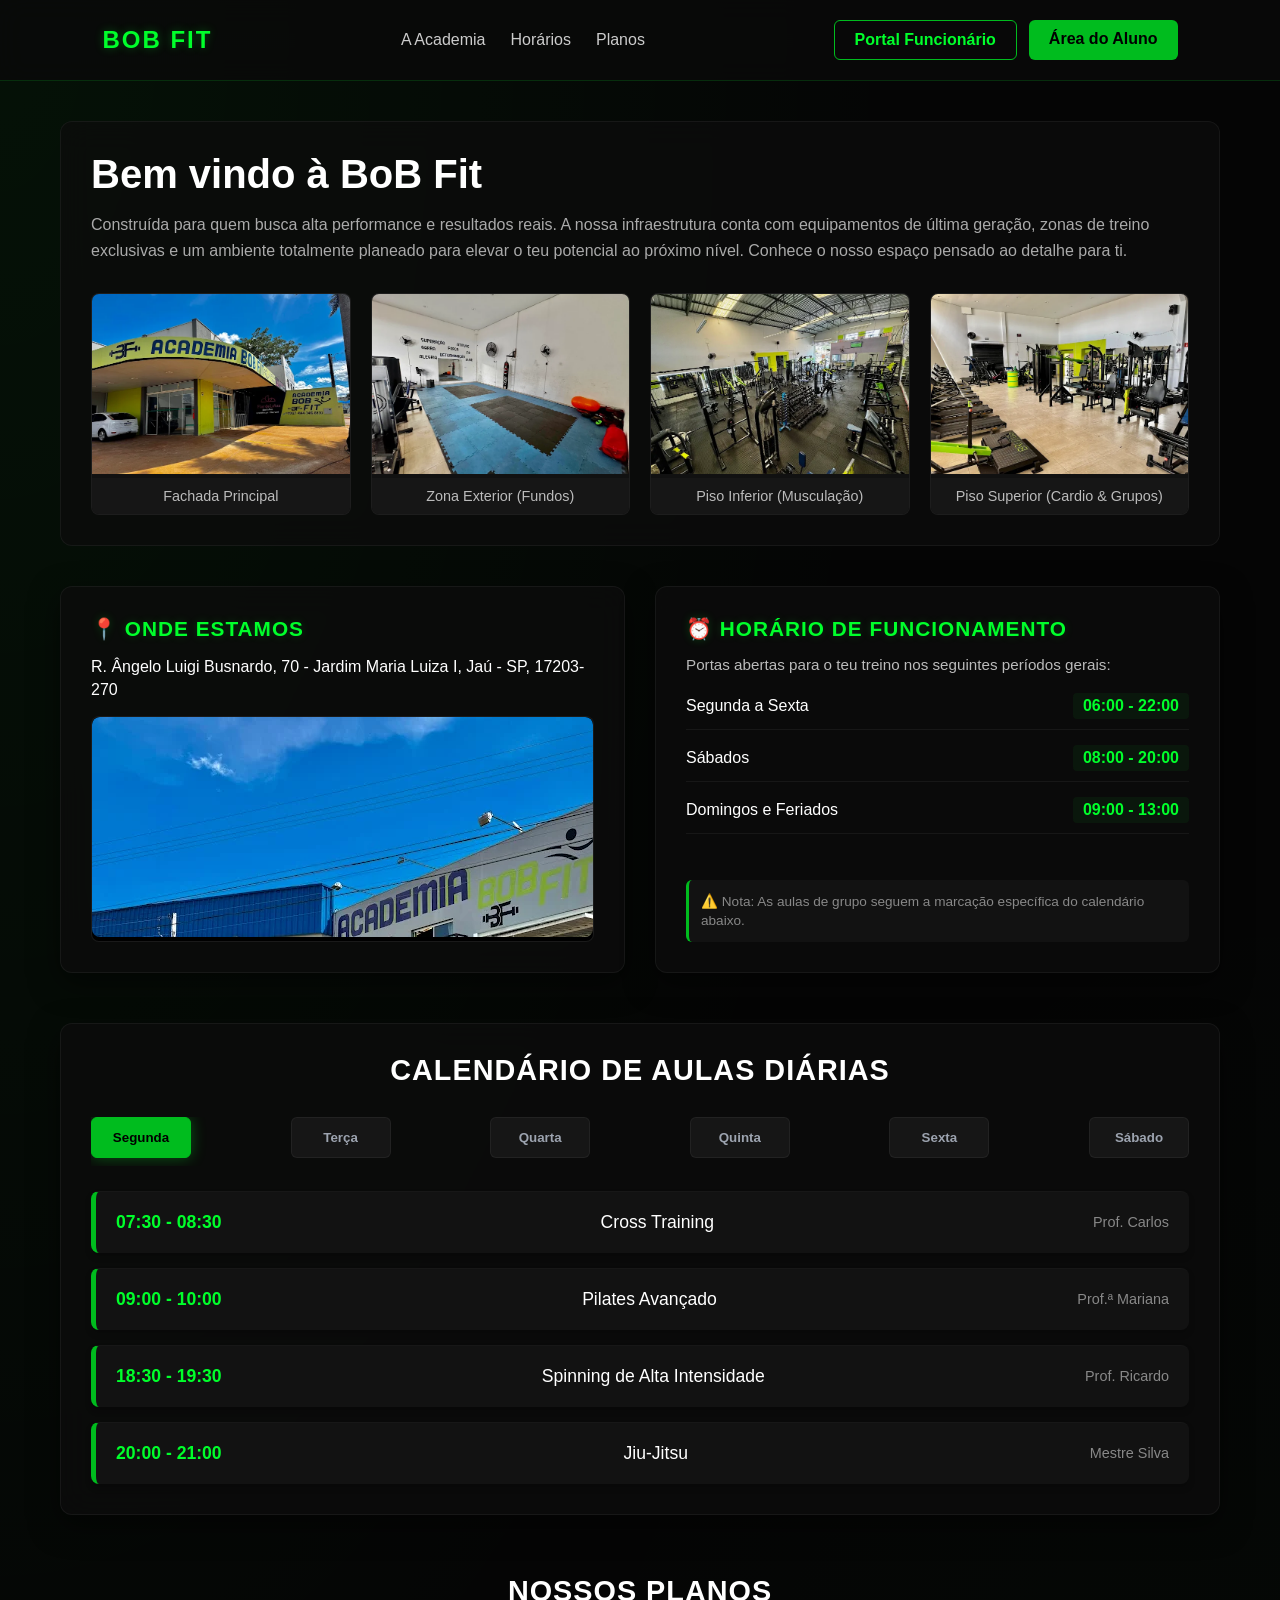
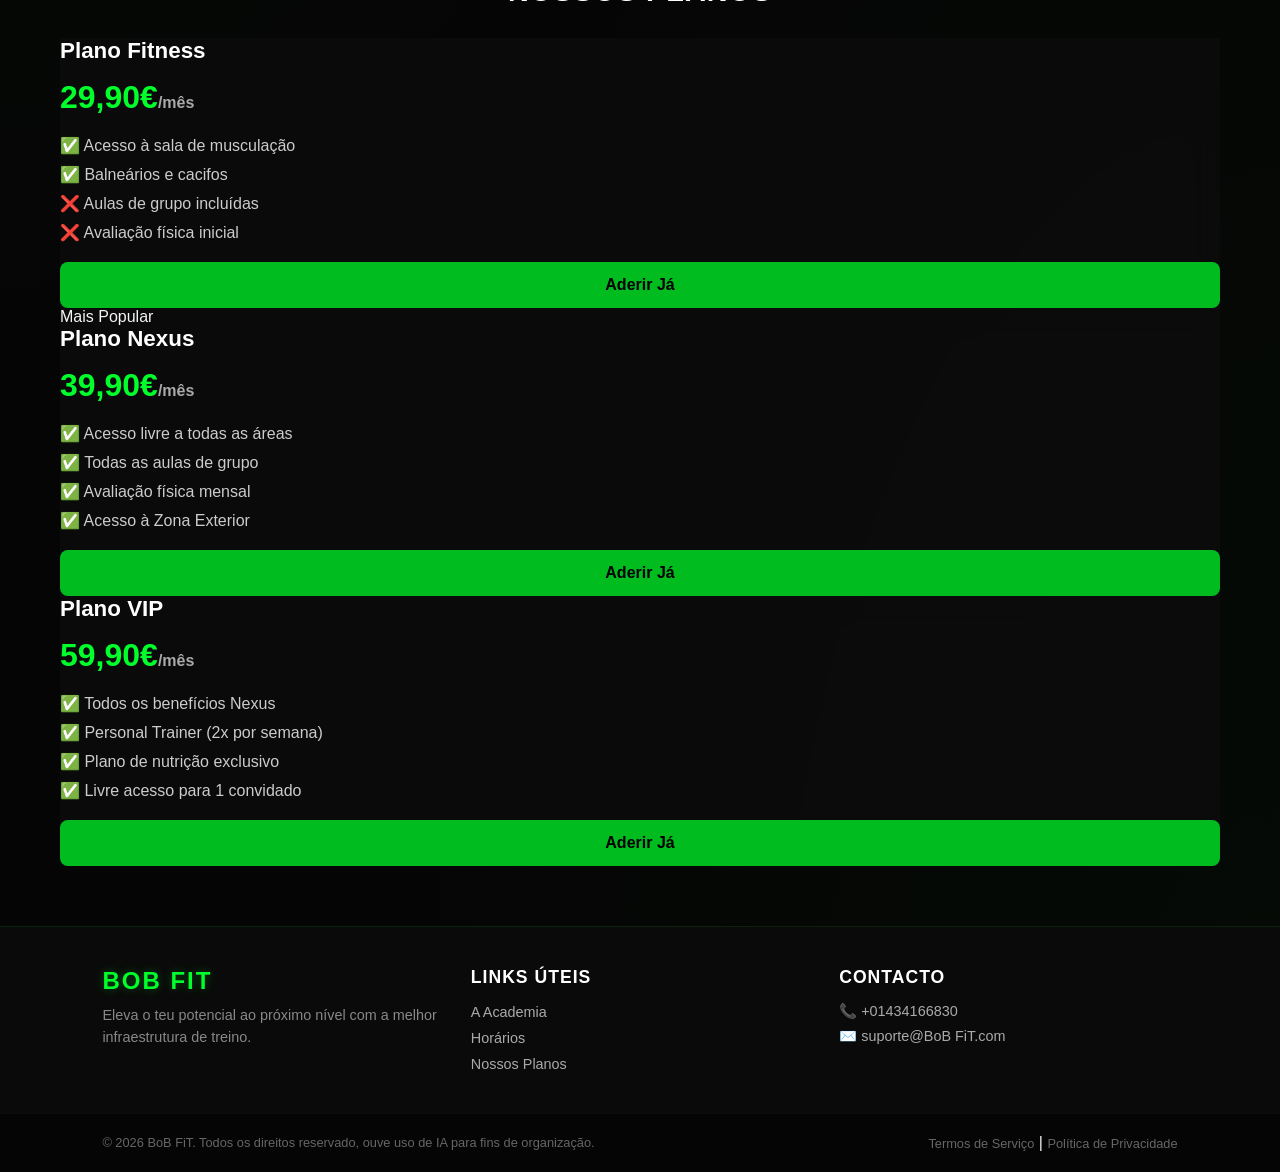
==== commit c66b179b: "Update index.html" ====
--- a/index.html
+++ b/index.html
@@ -1,4 +1,5 @@
-<!DOCTYPE html>
+
+         <!DOCTYPE html>
 <html lang="pt-PT">
 <head>
     <meta charset="UTF-8">
--- a/style.css
+++ b/style.css
@@ -19,7 +19,7 @@
 }
 
 /* ==========================================
-   FUNDO EXCLUSIVO DA TELA DE LOGIN (INDEX)
+   FUNDO EXCLUSIVO DA TELA DE LOGIN
    ========================================== */
 body.login-page {
     background-color: #050505;
@@ -133,6 +133,164 @@
     color: #fff;
     text-transform: uppercase;
     letter-spacing: 1px;
+}
+
+/* ==========================================
+   SECÇÃO DE INTRODUÇÃO E GALERIA
+   ========================================== */
+.intro-section {
+    padding: 30px;
+    border-radius: 12px;
+    border: 1px solid rgba(255, 255, 255, 0.05);
+    margin-bottom: 40px;
+}
+
+.intro-text h1 {
+    font-size: 2.5rem;
+    color: #fff;
+    margin-bottom: 15px;
+}
+
+.intro-text p {
+    color: #aaa;
+    line-height: 1.6;
+    margin-bottom: 30px;
+}
+
+.gym-gallery-grid {
+    display: grid;
+    grid-template-columns: repeat(auto-fit, minmax(220px, 1fr));
+    gap: 20px;
+}
+
+.gallery-card {
+    background: #111;
+    border-radius: 8px;
+    overflow: hidden;
+    border: 1px solid rgba(255, 255, 255, 0.05);
+    transition: transform 0.3s ease;
+}
+
+.gallery-card:hover {
+    transform: scale(1.03);
+}
+
+.gallery-card img {
+    width: 100%;
+    height: 180px;
+    object-fit: cover;
+}
+
+.card-caption {
+    padding: 10px;
+    text-align: center;
+    font-size: 0.9rem;
+    color: #bbb;
+    background: #161616;
+}
+
+/* ==========================================
+   SECÇÃO DE LOCALIZAÇÃO E HORÁRIOS (HOME)
+   ========================================== */
+.info-section-gym {
+    margin-bottom: 50px;
+}
+
+.info-grid {
+    display: grid;
+    grid-template-columns: repeat(auto-fit, minmax(320px, 1fr));
+    gap: 30px;
+}
+
+.info-box {
+    background: rgba(13, 13, 13, 0.75) !important;
+    backdrop-filter: blur(15px);
+    -webkit-backdrop-filter: blur(15px);
+    border-radius: 12px;
+    padding: 30px;
+    border: 1px solid rgba(255, 255, 255, 0.05);
+    display: flex;
+    flex-direction: column;
+    box-shadow: 0 10px 30px rgba(0, 0, 0, 0.5);
+    transition: all 0.3s ease;
+}
+
+.info-box.border-glow:hover {
+    border-color: #00ff2b;
+    box-shadow: 0 5px 20px rgba(0, 255, 43, 0.15);
+    transform: translateY(-2px);
+}
+
+.info-box h3 {
+    font-size: 1.3rem;
+    color: #00ff2b;
+    text-transform: uppercase;
+    letter-spacing: 1px;
+    margin-bottom: 15px;
+    text-shadow: 0 0 10px rgba(0, 255, 43, 0.2);
+}
+
+.address-text {
+    color: #fff;
+    font-size: 1rem;
+    margin-bottom: 15px;
+    line-height: 1.4;
+}
+
+.map-container {
+    border: 1px solid rgba(255, 255, 255, 0.1);
+    border-radius: 8px;
+    overflow: hidden;
+    background: #000;
+}
+
+.hours-sub {
+    color: #bbb;
+    font-size: 0.95rem;
+    margin-bottom: 20px;
+}
+
+.hours-list {
+    list-style: none;
+    display: flex;
+    flex-direction: column;
+    gap: 15px;
+    flex-grow: 1;
+}
+
+.hours-list li {
+    display: flex;
+    justify-content: space-between;
+    align-items: center;
+    padding-bottom: 10px;
+    border-bottom: 1px solid rgba(255, 255, 255, 0.05);
+}
+
+.day-name-label {
+    color: #fff;
+    font-weight: 500;
+}
+
+.hours-value-glow {
+    color: #00ff2b;
+    font-weight: bold;
+    background: rgba(0, 255, 43, 0.05);
+    padding: 4px 10px;
+    border-radius: 4px;
+}
+
+.hours-alert-box {
+    margin-top: 20px;
+    background: rgba(255, 255, 255, 0.03);
+    padding: 12px;
+    border-radius: 6px;
+    border-left: 3px solid #00bc1e;
+}
+
+.hours-alert-box span {
+    font-size: 0.85rem;
+    color: #888;
+    line-height: 1.4;
 }
 
 /* ==========================================
@@ -226,8 +384,8 @@
     color: white;
 }
 
-/* Formulário do Funcionário */
-.admin-form {
+/* Formulário do Funcionário e Geral */
+.admin-form, #login-form {
     display: flex;
     flex-direction: column;
     gap: 15px;
@@ -240,266 +398,207 @@
     flex-wrap: wrap;
 }
 
-.form-row .input-group {
+.form-row .input-group, .input-group {
+    display: flex;
+    flex-direction: column;
+    gap: 8px;
     flex: 1;
     min-width: 200px;
 }
 
-select {
+.input-group label {
+    font-size: 0.9rem;
+    color: #ccc;
+}
+
+input, select {
     padding: 14px;
     background: #161616;
     border: 1px solid rgba(255, 255, 255, 0.1);
     border-radius: 8px;
     color: white;
     font-size: 1rem;
-}
-
-select:focus {
+    width: 100%;
+}
+
+input:focus, select:focus {
     outline: none;
     border-color: #00ff2b;
 }
 
-/* ==========================================
-   SECÇÃO DE PLANOS
-   ========================================== */
-.plans-grid {
-    display: grid;
-    grid-template-columns: repeat(auto-fit, minmax(280px, 1fr));
-    gap: 30px;
-}
-
-.plan-card {
-    border-radius: 12px;
-    padding: 40px 30px;
-    text-align: center;
-    border: 1px solid rgba(255, 255, 255, 0.05);
-    position: relative;
-    transition: all 0.3s ease;
-}
-
-.plan-card.featured {
-    border: 2px solid #00bc1e;
-    box-shadow: 0 0 20px rgba(0, 255, 43, 0.1);
-}
-
-.plan-card:hover {
-    transform: translateY(-8px);
-    border-color: #00ff2b;
-    box-shadow: 0 10px 25px rgba(0, 255, 43, 0.15);
-}
-
-.plan-badge {
-    position: absolute;
-    top: 15px;
-    right: 15px;
-    background: #00bc1e;
-    color: #000;
-    padding: 4px 12px;
-    border-radius: 20px;
-    font-size: 0.8rem;
-    font-weight: bold;
-}
-
-.plan-name {
-    font-size: 1.4rem;
-    font-weight: bold;
-    margin-bottom: 15px;
-}
-
-.plan-price {
-    font-size: 2.3rem;
-    font-weight: bold;
-    color: #ffffff;
-    margin-bottom: 25px;
-}
-
-.plan-price span {
-    font-size: 1rem;
-    color: #777;
-}
-
-.plan-features {
-    list-style: none;
-    margin-bottom: 35px;
-    text-align: left;
-    display: inline-block;
-}
-
-.plan-features li {
-    margin-bottom: 12px;
-    color: #bbb;
-}
-
-.plan-features li::before {
-    content: "✓ ";
-    color: #00ff2b;
-    font-weight: bold;
-    margin-right: 8px;
-}
-
-.btn-subscribe {
-    width: 100%;
-    padding: 12px;
-    background: #00bc1e;
-    border: none;
-    border-radius: 6px;
-    color: #000;
-    font-weight: bold;
-    cursor: pointer;
-    transition: background 0.3s;
-}
-
-.btn-subscribe:hover {
-    background: #00ff2b;
-}
-
-/* ==========================================
-   INTERFACES DA TELA DE LOGIN
-   ========================================== */
-.login-container {
-    border: 1px solid rgba(255, 255, 255, 0.05);
-    padding: 40px;
-    border-radius: 16px;
-    width: 90%;
-    max-width: 450px;
-    margin: 80px auto;
-    box-shadow: 0 20px 40px rgba(0, 0, 0, 0.7);
-}
-
-.login-header p {
-    color: #777;
-    font-size: 0.9rem;
-}
-
-.role-selector {
-    display: flex;
-    gap: 15px;
-    margin-bottom: 30px;
-}
-
-.role-btn {
-    flex: 1;
-    padding: 12px;
-    background: #161616;
-    border: 1px solid rgba(255, 255, 255, 0.05);
-    border-radius: 8px;
-    color: #888;
-    cursor: pointer;
-    font-weight: 600;
-    display: flex;
-    align-items: center;
-    justify-content: center;
-    gap: 8px;
-    transition: all 0.3s;
-}
-
-.role-btn:hover {
-    background: #222;
-    color: #fff;
-}
-
-.role-btn.active {
-    background: #00bc1e;
-    color: #000;
-    border-color: #00bc1e;
-    box-shadow: 0 4px 12px rgba(0, 255, 43, 0.2);
-}
-
-.input-group {
-    display: flex;
-    flex-direction: column;
-    gap: 8px;
-    margin-bottom: 20px;
-}
-
-.input-group label {
-    font-size: 0.85rem;
-    color: #aaa;
-    font-weight: 500;
-}
-
-.input-group input {
-    padding: 14px;
-    background: #161616;
-    border: 1px solid rgba(255, 255, 255, 0.1);
-    border-radius: 8px;
-    color: white;
-    font-size: 1rem;
-    transition: border-color 0.3s;
-}
-
-.input-group input:focus {
-    outline: none;
-    border-color: #00ff2b;
-    box-shadow: 0 0 8px rgba(0, 255, 43, 0.2);
-}
-
 .btn-submit {
-    width: 100%;
     padding: 14px;
     background: #00bc1e;
     color: #000;
     border: none;
     border-radius: 8px;
+    cursor: pointer;
+    font-weight: bold;
     font-size: 1rem;
-    font-weight: bold;
-    cursor: pointer;
-    transition: all 0.2s;
-    margin-top: 10px;
-}
-
-.btn-submit:hover { 
+    transition: all 0.3s ease;
+}
+
+.btn-submit:hover {
     background: #00ff2b;
     box-shadow: 0 0 15px rgba(0, 255, 43, 0.4);
 }
 
+/* ==========================================
+   TELA DE LOGIN ESPECÍFICOS
+   ========================================== */
+.login-container {
+    max-width: 450px;
+    border-radius: 12px;
+    padding: 40px;
+    border: 1px solid rgba(255, 255, 255, 0.05);
+    box-shadow: 0 20px 40px rgba(0,0,0,0.7);
+}
+
+.login-header {
+    text-align: center;
+    margin-bottom: 30px;
+}
+
+.login-header p {
+    color: #aaa;
+    font-size: 0.9rem;
+    margin-top: 10px;
+}
+
+.role-selector {
+    display: flex;
+    gap: 10px;
+    margin-bottom: 25px;
+}
+
+.role-btn {
+    flex: 1;
+    padding: 12px;
+    background: #161616;
+    border: 1px solid rgba(255,255,255,0.05);
+    color: #888;
+    border-radius: 8px;
+    cursor: pointer;
+    font-weight: bold;
+    display: flex;
+    align-items: center;
+    justify-content: center;
+    gap: 8px;
+    transition: all 0.3s;
+}
+
+.role-btn.active {
+    background: rgba(0, 188, 30, 0.15);
+    color: #00ff2b;
+    border-color: #00bc1e;
+}
+
 .feedback {
-    margin-top: 20px;
+    margin-top: 15px;
     padding: 12px;
-    border-radius: 8px;
+    border-radius: 6px;
     text-align: center;
-    font-weight: 500;
+}
+.plans-section {
+    margin-bottom: 60px;
+}
+
+.plan-card h3 {
+    font-size: 1.4rem;
+    color: #fff;
+    margin-bottom: 10px;
+}
+/* ==========================================
+   RODAPÉS ACUMULADOS (FOOTERS)
+   ========================================== */
+   .footer-main {
+    background: #0a0a0a;
+    border-top: 1px solid rgba(0, 255, 43, 0.1);
+    padding: 40px 8%;
+    margin-top: 40px;
+}
+
+.footer-grid {
+    display: grid;
+    grid-template-columns: repeat(auto-fit, minmax(200px, 1fr));
+    gap: 30px;
+    max-width: 1200px;
+    margin: 0 auto;
+}
+
+.footer-brand p {
+    color: #888;
+    margin-top: 10px;
     font-size: 0.9rem;
-    background: rgba(0, 255, 43, 0.1);
-    border: 1px solid #00bc1e;
+    line-height: 1.5;
+}
+
+.footer-grid h4 {
     color: #fff;
-}
-
-/* ==========================================
-   APRESENTAÇÃO E GALERIA IMAGENS
-   ========================================== */
-.intro-section {
-    border-radius: 12px;
-    padding: 40px 30px;
-    border: 1px solid rgba(255, 255, 255, 0.05);
-    margin-bottom: 50px;
-    box-shadow: 0 10px 30px rgba(0, 0, 0, 0.5);
-    text-align: center;
-}
-
-.intro-text h1 {
-    font-size: 2.2rem;
-    color: #fff;
+    margin-bottom: 15px;
+    font-size: 1.1rem;
     text-transform: uppercase;
     letter-spacing: 1px;
-    margin-bottom: 15px;
-}
-
-.intro-text p {
-    color: #bbb;
-    font-size: 1.05rem;
-    line-height: 1.6;
-    max-width: 850px;
-    margin: 0 auto 35px auto;
-}
-
-.gym-gallery-grid {
-    display: grid;
-    grid-template-columns: repeat(auto-fit, minmax(240px, 1fr));
-    gap: 20px;
-}
-
-.gallery-card {
-    background: #121212;
-    border-radius: 8px;
-}
+}
+
+.footer-links ul {
+    list-style: none;
+    display: flex;
+    flex-direction: column;
+    gap: 8px;
+}
+
+.footer-links a {
+    color: #aaa;
+    text-decoration: none;
+    font-size: 0.9rem;
+    transition: color 0.3s;
+}
+
+.footer-links a:hover {
+    color: #00ff2b;
+}
+
+.footer-contact p {
+    color: #aaa;
+    font-size: 0.9rem;
+    margin-bottom: 8px;
+}
+
+/* Segundo Rodapé (Legal) */
+.footer-legal {
+    background: #050505;
+    border-top: 1px solid rgba(255, 255, 255, 0.03);
+    padding: 20px 8%;
+    text-align: center;
+    display: flex;
+    flex-wrap: wrap;
+    justify-content: space-between;
+    align-items: center;
+    gap: 15px;
+    max-width: 100%;
+}
+
+.footer-legal p {
+    color: #666;
+    font-size: 0.8rem;
+}
+
+.legal-links a {
+    color: #666;
+    text-decoration: none;
+    font-size: 0.8rem;
+    transition: color 0.3s;
+}
+
+.legal-links a:hover {
+    color: #00ff2b;
+}
+
+/* Ajuste Responsivo para o Rodapé Legal */
+@media (max-width: 600px) {
+    .footer-legal {
+        flex-direction: column;
+        text-align: center;
+    }
+}
